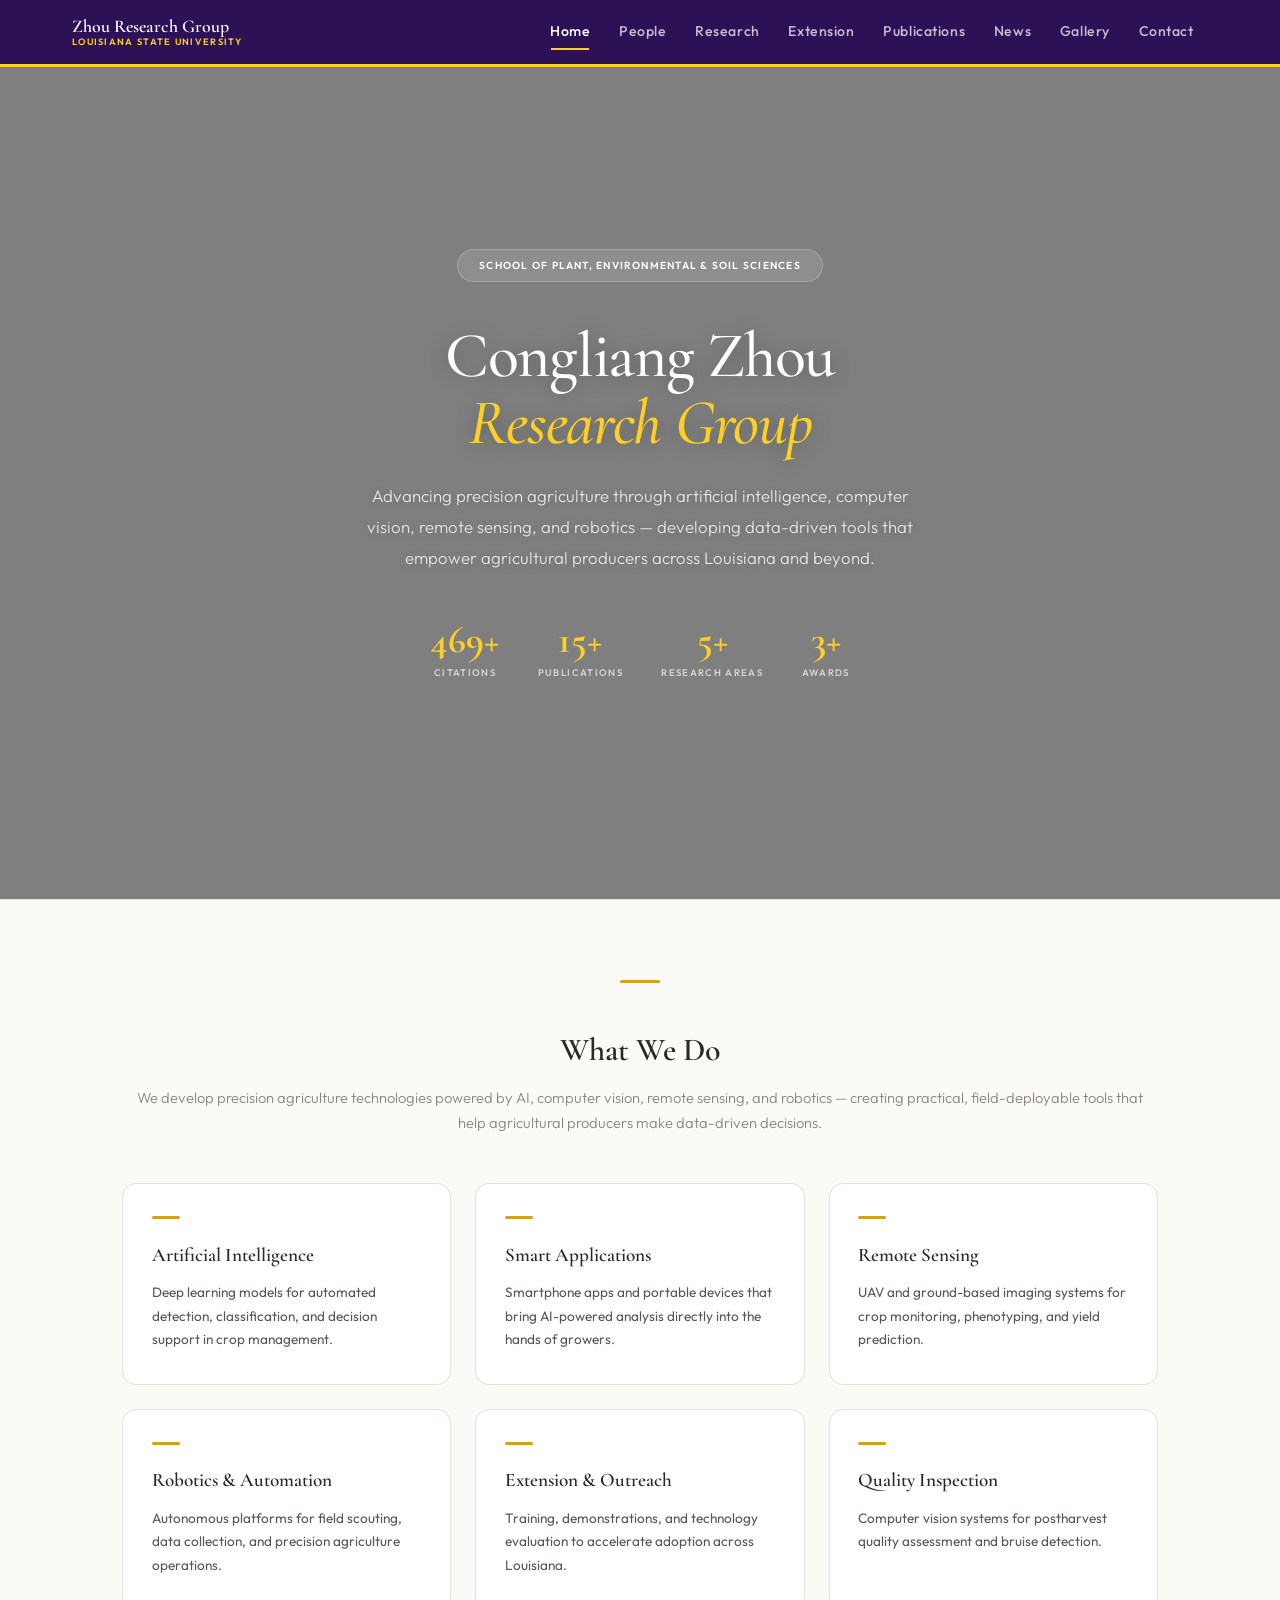
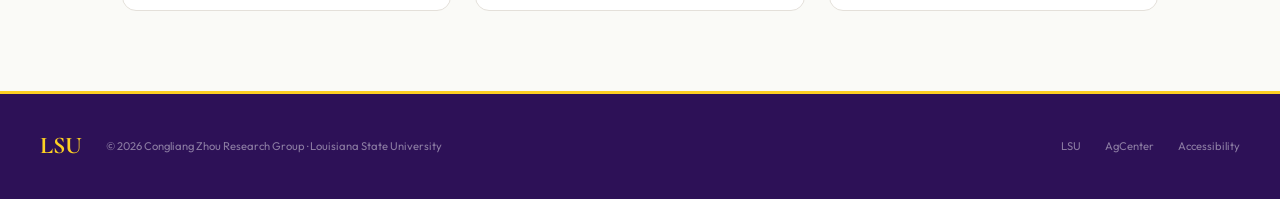
==== index.html @ e60f3f1f "Update website" ====
<!DOCTYPE html>
<html lang="en">
<head>
  <meta charset="UTF-8">
  <meta name="viewport" content="width=device-width, initial-scale=1.0">
  <title>Congliang Zhou Research Group | LSU</title>
  <link rel="stylesheet" href="style.css">
    <!-- Google Analytics -->
  <script async src="https://www.googletagmanager.com/gtag/js?id=G-WXYRSL3LQK"></script>
  <script>
    window.dataLayer = window.dataLayer || [];
    function gtag(){dataLayer.push(arguments);}
    gtag('js', new Date());
    gtag('config', 'G-WXYRSL3LQK');
  </script>
</head>
<body data-page="Home">

  <div class="home-hero has-bg" style="background-image: url('images/picture 1.jpg')">
    <div class="home-hero-content">
      <div class="hero-badge">School of Plant, Environmental & Soil Sciences</div>
      <h1>Congliang Zhou<br><em>Research Group</em></h1>
      <p class="hero-tagline">
        Advancing precision agriculture through artificial intelligence, computer vision, remote sensing, and robotics — developing data-driven tools that empower agricultural producers across Louisiana and beyond.
      </p>
      <div class="hero-areas">
        <div class="hero-area"><div class="num">469+</div><div class="lbl">Citations</div></div>
        <div class="hero-area"><div class="num">15+</div><div class="lbl">Publications</div></div>
        <div class="hero-area"><div class="num">5+</div><div class="lbl">Research Areas</div></div>
        <div class="hero-area"><div class="num">3+</div><div class="lbl">Awards</div></div>
      </div>
    </div>
  </div>

  <div class="content-section">
    <div class="section-divider"></div>
    <h2 class="section-heading">What We Do</h2>
    <p class="section-sub">We develop precision agriculture technologies powered by AI, computer vision, remote sensing, and robotics — creating practical, field-deployable tools that help agricultural producers make data-driven decisions.</p>

    <div class="home-focus-grid">
      <a href="research.html" class="focus-card fade-in">
        <div class="focus-accent"></div>
        <h3>Artificial Intelligence</h3>
        <p>Deep learning models for automated detection, classification, and decision support in crop management.</p>
      </a>
      <a href="research.html" class="focus-card fade-in">
        <div class="focus-accent"></div>
        <h3>Smart Applications</h3>
        <p>Smartphone apps and portable devices that bring AI-powered analysis directly into the hands of growers.</p>
      </a>
      <a href="research.html" class="focus-card fade-in">
        <div class="focus-accent"></div>
        <h3>Remote Sensing</h3>
        <p>UAV and ground-based imaging systems for crop monitoring, phenotyping, and yield prediction.</p>
      </a>
      <a href="research.html" class="focus-card fade-in">
        <div class="focus-accent"></div>
        <h3>Robotics &amp; Automation</h3>
        <p>Autonomous platforms for field scouting, data collection, and precision agriculture operations.</p>
      </a>
      <a href="extension.html" class="focus-card fade-in">
        <div class="focus-accent"></div>
        <h3>Extension &amp; Outreach</h3>
        <p>Training, demonstrations, and technology evaluation to accelerate adoption across Louisiana.</p>
      </a>
      <a href="research.html" class="focus-card fade-in">
        <div class="focus-accent"></div>
        <h3>Quality Inspection</h3>
        <p>Computer vision systems for postharvest quality assessment and bruise detection.</p>
      </a>
    </div>
  </div>

  <script src="site.js"></script>
</body>
</html>
---- style.css ----
@import url('https://fonts.googleapis.com/css2?family=Cormorant+Garamond:ital,wght@0,400;0,500;0,600;0,700;1,400;1,500&family=Outfit:wght@300;400;500;600;700&family=JetBrains+Mono:wght@400;500&display=swap');

:root {
  --purple: #461D7C;
  --purple-deep: #2D1157;
  --purple-mid: #5A2D9A;
  --purple-soft: #F3EEF8;
  --purple-tint: rgba(70,29,124,0.06);
  --gold: #D4A017;
  --gold-bright: #FDD023;
  --gold-dim: rgba(212,160,23,0.1);
  --white: #FFFFFF;
  --off-white: #FAFAF7;
  --cream: #F6F4F0;
  --warm-gray: #F0EDE8;
  --text: #2C2825;
  --text-secondary: #5C5652;
  --text-dim: #8A8480;
  --border: #E4E0DA;
  --border-hover: #D0CCC5;
  --shadow-sm: 0 1px 3px rgba(0,0,0,0.04), 0 1px 2px rgba(0,0,0,0.03);
  --shadow-md: 0 4px 20px rgba(0,0,0,0.06);
  --shadow-lg: 0 12px 40px rgba(0,0,0,0.08);
  --radius: 14px;
}

*, *::before, *::after { margin: 0; padding: 0; box-sizing: border-box; }
html { scroll-behavior: smooth; }

body {
  font-family: 'Outfit', sans-serif;
  background: var(--off-white);
  color: var(--text);
  line-height: 1.7;
  -webkit-font-smoothing: antialiased;
  overflow-x: hidden;
}

a { color: inherit; text-decoration: none; }
img { max-width: 100%; display: block; }

/* ═══════ NAVIGATION ═══════ */
.site-nav {
  position: fixed; top: 0; left: 0; right: 0; z-index: 999;
  background: var(--purple-deep);
  border-bottom: 3px solid var(--gold-bright);
  transition: box-shadow 0.4s;
}
.site-nav.scrolled { box-shadow: 0 4px 30px rgba(0,0,0,0.2); }

.nav-wrap {
  max-width: 1200px; margin: 0 auto; padding: 0 2rem;
  display: flex; align-items: center; justify-content: space-between; height: 64px;
}

.nav-logo { display: flex; align-items: center; gap: 14px; }
.nav-logo-text { display: flex; flex-direction: column; line-height: 1.15; }
.nav-logo-text .lab { font-family: 'Cormorant Garamond', serif; font-size: 1.12rem; font-weight: 600; color: #fff; }
.nav-logo-text .uni { font-size: 0.58rem; font-weight: 600; color: var(--gold-bright); letter-spacing: 0.14em; text-transform: uppercase; }

.nav-menu { display: flex; list-style: none; gap: 0; }
/* Increased font size from 0.76rem to 0.88rem per Dr. Zhou's request */
.nav-menu a {
  display: block; padding: 0.5rem 0.9rem; font-size: 0.88rem; font-weight: 500;
  color: rgba(255,255,255,0.72); letter-spacing: 0.04em; transition: color 0.3s; position: relative;
}
.nav-menu a::after {
  content: ''; position: absolute; bottom: 2px; left: 50%; width: 0; height: 2px;
  background: var(--gold-bright); transition: all 0.35s cubic-bezier(0.25,0.46,0.45,0.94); transform: translateX(-50%);
}
.nav-menu a:hover, .nav-menu a.active { color: #fff; }
.nav-menu a:hover::after, .nav-menu a.active::after { width: 55%; }

.hamburger { display: none; cursor: pointer; padding: 8px; flex-direction: column; gap: 5px; }
.hamburger span { width: 22px; height: 1.5px; background: #fff; transition: all 0.3s; }

/* ═══════ HOME HERO ═══════ */
.home-hero {
  min-height: 100vh;
  display: flex; align-items: center; justify-content: center; text-align: center;
  position: relative; padding: 100px 2rem 70px;
  background-color: var(--white);
  background-size: cover; background-position: center; background-repeat: no-repeat;
}

.home-hero.has-bg::before {
  content: ''; position: absolute; inset: 0;
  background: rgba(0,0,0,0.5);
  z-index: 1;
}

.home-hero:not(.has-bg)::before {
  content: ''; position: absolute; inset: 0;
  background:
    radial-gradient(ellipse at 25% 75%, rgba(70,29,124,0.03) 0%, transparent 50%),
    radial-gradient(ellipse at 75% 25%, rgba(212,160,23,0.025) 0%, transparent 50%);
  pointer-events: none;
}

.home-hero::after {
  content: ''; position: absolute; bottom: 0; left: 0; right: 0;
  height: 1px; background: var(--border); z-index: 3;
}

.home-hero-content { position: relative; z-index: 2; max-width: 820px; }

.home-hero h1 {
  font-family: 'Cormorant Garamond', serif; font-size: clamp(2.4rem, 5vw, 4.6rem);
  font-weight: 500; line-height: 1.05; letter-spacing: -0.02em; margin-bottom: 1.5rem;
}

.home-hero:not(.has-bg) h1 { color: var(--text); }
.home-hero.has-bg h1 { color: #fff; text-shadow: 0 2px 20px rgba(0,0,0,0.3); }

.home-hero h1 em { font-style: italic; }
.home-hero:not(.has-bg) h1 em { color: var(--purple); }
.home-hero.has-bg h1 em { color: var(--gold-bright); }

.home-hero .hero-tagline {
  font-size: clamp(0.9rem, 1.5vw, 1.05rem); font-weight: 300;
  max-width: 560px; margin: 0 auto 3rem; line-height: 1.85;
}
.home-hero:not(.has-bg) .hero-tagline { color: var(--text-secondary); }
.home-hero.has-bg .hero-tagline { color: rgba(255,255,255,0.8); text-shadow: 0 1px 8px rgba(0,0,0,0.2); }

.hero-badge {
  display: inline-flex; align-items: center; gap: 8px; border-radius: 100px;
  padding: 0.4rem 1.3rem; font-size: 0.64rem; font-weight: 600;
  letter-spacing: 0.12em; text-transform: uppercase; margin-bottom: 2.5rem;
}
.home-hero:not(.has-bg) .hero-badge { background: var(--purple-tint); border: 1px solid rgba(70,29,124,0.12); color: var(--purple); }
.home-hero.has-bg .hero-badge { background: rgba(255,255,255,0.12); border: 1px solid rgba(255,255,255,0.2); color: #fff; }

.hero-areas { display: flex; justify-content: center; gap: clamp(1.5rem, 3vw, 3.5rem); flex-wrap: wrap; }
.hero-area .num { font-family: 'Cormorant Garamond', serif; font-size: clamp(1.8rem, 3vw, 2.6rem); font-weight: 700; line-height: 1; }
.hero-area .lbl { font-size: 0.6rem; text-transform: uppercase; letter-spacing: 0.14em; font-weight: 600; margin-top: 0.3rem; }

.home-hero:not(.has-bg) .hero-area .num { color: var(--purple); }
.home-hero:not(.has-bg) .hero-area .lbl { color: var(--text-dim); }
.home-hero.has-bg .hero-area .num { color: var(--gold-bright); }
.home-hero.has-bg .hero-area .lbl { color: rgba(255,255,255,0.65); }

/* ═══════ PAGE HERO (sub-pages) ═══════ */
.page-hero {
  padding: 0; text-align: center; background: var(--white);
  border-bottom: 1px solid var(--border); position: relative; overflow: hidden;
}
.hero-banner {
  width: 100%; height: clamp(120px, 15vw, 200px);
  object-fit: cover; display: block; margin-top: 64px; filter: brightness(0.55);
}
.hero-overlay {
  position: absolute; inset: 0; display: flex; flex-direction: column;
  align-items: center; justify-content: center; padding-top: 64px; z-index: 2;
}
.page-hero h1 {
  font-family: 'Cormorant Garamond', serif; font-size: clamp(2rem, 4vw, 3.4rem);
  font-weight: 600; color: #fff; letter-spacing: -0.01em; line-height: 1.1;
  text-shadow: 0 2px 20px rgba(0,0,0,0.3);
}
.page-hero .hero-sub {
  font-size: clamp(0.85rem, 1.3vw, 1rem); color: rgba(255,255,255,0.8);
  font-weight: 300; max-width: 600px; margin: 0.8rem auto 0;
  text-shadow: 0 1px 8px rgba(0,0,0,0.2);
}
.page-hero .hero-sub a { color: var(--gold-bright); border-bottom: 1px solid rgba(253,208,35,0.4); }
.page-hero .hero-sub a:hover { border-bottom-color: var(--gold-bright); }

/* ═══════ CONTENT ═══════ */
.content-section { max-width: 1100px; margin: 0 auto; padding: 5rem 2rem; }
.section-divider { width: 40px; height: 3px; background: var(--gold); margin: 0 auto 2.5rem; border-radius: 2px; }
.section-heading { font-family: 'Cormorant Garamond', serif; font-size: clamp(1.6rem, 2.5vw, 2.2rem); font-weight: 600; color: var(--text); text-align: center; margin-bottom: 0.5rem; }
.section-sub { text-align: center; font-size: 0.92rem; color: var(--text-dim); font-weight: 300; margin-bottom: 3rem; }

/* ═══════ HOME FOCUS GRID ═══════ */
.home-focus-grid {
  display: grid;
  grid-template-columns: repeat(3, 1fr);
  gap: 1.5rem;
}
.focus-card {
  padding: 2rem 1.8rem;
  border: 1px solid var(--border);
  border-radius: var(--radius);
  background: var(--white);
  transition: all 0.4s;
  display: block;
  text-decoration: none;
  color: inherit;
  position: relative;
  overflow: hidden;
}
.focus-card:hover {
  border-color: var(--purple);
  box-shadow: var(--shadow-md);
  transform: translateY(-4px);
}
.focus-accent {
  width: 28px;
  height: 3px;
  background: var(--gold);
  border-radius: 2px;
  margin-bottom: 1.2rem;
  transition: width 0.35s ease;
}
.focus-card:hover .focus-accent {
  width: 48px;
}
.focus-card h3 {
  font-family: 'Cormorant Garamond', serif;
  font-size: 1.2rem;
  font-weight: 600;
  color: var(--text);
  margin-bottom: 0.6rem;
  transition: color 0.3s;
}
.focus-card:hover h3 {
  color: var(--purple);
}
.focus-card p {
  font-size: 0.85rem;
  color: var(--text-secondary);
  line-height: 1.75;
}

/* ═══════ PI ═══════ */
.pi-block { display: grid; grid-template-columns: 280px 1fr; gap: 3.5rem; align-items: start; margin-bottom: 5rem; }

.pi-photo-frame {
  aspect-ratio: 3/3.8; border-radius: var(--radius); overflow: hidden;
  background: var(--warm-gray); box-shadow: var(--shadow-lg);
}
.pi-photo-frame img { width: 100%; height: 100%; object-fit: cover; object-position: center top; }
.pi-photo-frame .img-placeholder {
  width: 100%; height: 100%; display: flex; flex-direction: column;
  align-items: center; justify-content: center; gap: 0.5rem;
  background: linear-gradient(145deg, var(--purple), var(--purple-mid));
  color: var(--gold-bright); font-family: 'Cormorant Garamond', serif;
}
.pi-photo-frame .img-placeholder .initials { font-size: 4.5rem; font-weight: 700; }
.pi-photo-frame .img-placeholder .placeholder-label { font-size: 0.65rem; letter-spacing: 0.1em; text-transform: uppercase; color: rgba(255,255,255,0.5); font-family: 'Outfit', sans-serif; }

.pi-details h2 { font-family: 'Cormorant Garamond', serif; font-size: 2rem; font-weight: 600; color: var(--text); margin-bottom: 0.2rem; }
.pi-role { color: var(--purple); font-size: 0.88rem; font-weight: 600; margin-bottom: 0.2rem; }
.pi-affiliation { font-size: 0.82rem; color: var(--text-dim); margin-bottom: 1.5rem; line-height: 1.6; }
.pi-affiliation a { color: var(--purple); border-bottom: 1px solid rgba(70,29,124,0.2); transition: border-color 0.3s; }
.pi-affiliation a:hover { border-color: var(--purple); }
.pi-bio { font-size: 0.92rem; color: var(--text-secondary); line-height: 1.85; margin-bottom: 1rem; }

.pi-links-row { display: flex; gap: 0.5rem; flex-wrap: wrap; margin-top: 1.5rem; }
.pi-link-btn {
  font-size: 0.7rem; font-weight: 600; text-transform: uppercase; letter-spacing: 0.08em;
  padding: 0.4rem 1rem; border: 1px solid var(--border); border-radius: 6px;
  color: var(--purple); background: var(--white); transition: all 0.3s;
}
.pi-link-btn:hover { background: var(--purple); color: #fff; border-color: var(--purple); box-shadow: var(--shadow-sm); }

.edu-list { margin-top: 2rem; padding-top: 1.5rem; border-top: 1px solid var(--border); }
.edu-list h4 { font-family: 'Cormorant Garamond', serif; font-size: 1.1rem; color: var(--text); font-weight: 600; margin-bottom: 0.8rem; }
.edu-item { display: flex; gap: 10px; align-items: baseline; margin-bottom: 0.5rem; font-size: 0.85rem; color: var(--text-secondary); }
.edu-item::before { content: '—'; color: var(--gold); flex-shrink: 0; font-weight: 700; }

/* ═══════ TEAM ═══════ */
.team-label {
  font-family: 'Cormorant Garamond', serif; font-size: 1.4rem; font-weight: 600; color: var(--text);
  margin-bottom: 1.5rem; padding-bottom: 0.5rem; border-bottom: 3px solid var(--gold); display: inline-block;
}
.team-grid { display: grid; grid-template-columns: repeat(auto-fill, minmax(190px, 1fr)); gap: 2rem; margin-bottom: 4rem; }

.member-card {
  text-align: center; padding: 2rem 1rem; border-radius: var(--radius);
  background: var(--white); border: 1px solid var(--border); transition: all 0.35s;
}
.member-card:hover { box-shadow: var(--shadow-md); border-color: var(--border-hover); transform: translateY(-4px); }

.member-avatar {
  width: 120px; height: 120px; border-radius: 50%; margin: 0 auto 1rem; overflow: hidden;
  background: var(--warm-gray); border: 4px solid var(--white);
  box-shadow: 0 4px 15px rgba(70,29,124,0.15); transition: box-shadow 0.3s;
}
.member-card:hover .member-avatar { box-shadow: 0 6px 20px rgba(70,29,124,0.25); }
.member-avatar img { width: 100%; height: 100%; object-fit: cover; object-position: center top; }

.member-avatar .img-placeholder {
  width: 100%; height: 100%; display: flex; flex-direction: column;
  align-items: center; justify-content: center; gap: 0.2rem;
  background: linear-gradient(145deg, var(--purple), var(--purple-mid));
}
.member-avatar .img-placeholder .initials { font-family: 'Cormorant Garamond', serif; font-size: 1.8rem; font-weight: 700; color: var(--gold-bright); }
.member-avatar .img-placeholder .placeholder-label { font-size: 0.5rem; color: rgba(255,255,255,0.4); font-family: 'Outfit', sans-serif; letter-spacing: 0.08em; text-transform: uppercase; }

.member-card h4 { font-family: 'Cormorant Garamond', serif; font-size: 1.08rem; font-weight: 600; color: var(--text); margin-bottom: 0.15rem; }
.member-card .mem-role { font-size: 0.75rem; color: var(--purple); font-weight: 600; margin-bottom: 0.3rem; }
.member-card .mem-email { font-size: 0.68rem; font-family: 'JetBrains Mono', monospace; color: var(--text-dim); transition: color 0.3s; }
.member-card .mem-email:hover { color: var(--purple); }

/* ═══════ RESEARCH ═══════ */
.research-item {
  display: grid; grid-template-columns: 1fr 1fr; gap: 3rem;
  align-items: center; margin-bottom: 4.5rem; padding-bottom: 4.5rem;
  border-bottom: 1px solid var(--border);
}
.research-item:last-child { border-bottom: none; margin-bottom: 0; padding-bottom: 0; }
.research-item.reverse { direction: rtl; }
.research-item.reverse > * { direction: ltr; }

.research-img {
  aspect-ratio: 4/3; border-radius: var(--radius); overflow: hidden;
  background: var(--warm-gray); border: 1px solid var(--border);
}
.research-img img { width: 100%; height: 100%; object-fit: contain; }
.research-img .img-placeholder {
  width: 100%; height: 100%; display: flex; flex-direction: column;
  align-items: center; justify-content: center; gap: 0.5rem;
  background: linear-gradient(145deg, var(--purple-soft), var(--warm-gray));
}
.research-img .img-placeholder .placeholder-icon { font-size: 3rem; opacity: 0.3; }
.research-img .img-placeholder .placeholder-label {
  font-size: 0.6rem; color: var(--text-dim); letter-spacing: 0.1em;
  text-transform: uppercase; font-weight: 600; opacity: 0.6;
}

.research-text h3 { font-family: 'Cormorant Garamond', serif; font-size: 1.5rem; font-weight: 600; color: var(--text); margin-bottom: 1rem; }
.research-text p { font-size: 0.92rem; color: var(--text-secondary); line-height: 1.85; }

/* ═══════ EXTENSION ═══════ */
.ext-block {
  margin-bottom: 3.5rem; padding-bottom: 3.5rem;
  border-bottom: 1px solid var(--border);
}
.ext-block:last-child { border-bottom: none; margin-bottom: 0; padding-bottom: 0; }

.ext-heading {
  font-family: 'Cormorant Garamond', serif;
  font-size: clamp(1.3rem, 2vw, 1.7rem);
  font-weight: 700; color: var(--text);
  margin-bottom: 1.5rem;
  padding-bottom: 0.6rem;
  border-bottom: 3px solid var(--gold);
  display: inline-block;
}

.ext-content {
  display: grid;
  grid-template-columns: 1fr 380px;
  gap: 2.5rem;
  align-items: start;
}

.ext-info {
  display: flex;
  gap: 1.5rem;
}

.ext-date-col {
  flex-shrink: 0;
  width: 80px;
  font-family: 'JetBrains Mono', monospace;
  font-size: 0.72rem;
  font-weight: 500;
  color: var(--purple);
  letter-spacing: 0.02em;
  line-height: 1.6;
  padding-top: 0.2rem;
}

.ext-desc {
  flex: 1;
}

.ext-title {
  display: inline-block;
  font-size: 0.95rem;
  font-weight: 600;
  color: var(--purple);
  margin-bottom: 0.6rem;
}

.ext-desc p {
  font-size: 0.9rem;
  color: var(--text-secondary);
  line-height: 1.85;
}

.ext-img {
  aspect-ratio: 4/3;
  border-radius: var(--radius);
  overflow: hidden;
  background: var(--warm-gray);
  border: 1px solid var(--border);
}
.ext-img img { width: 100%; height: 100%; object-fit: cover; object-position: center top; }
.ext-img .img-placeholder {
  width: 100%; height: 100%; display: flex; flex-direction: column;
  align-items: center; justify-content: center; gap: 0.5rem;
  background: linear-gradient(145deg, var(--purple-soft), var(--warm-gray));
}
.ext-img .img-placeholder .placeholder-icon { font-size: 3rem; opacity: 0.3; }
.ext-img .img-placeholder .placeholder-label {
  font-size: 0.6rem; color: var(--text-dim); letter-spacing: 0.1em;
  text-transform: uppercase; font-weight: 600; opacity: 0.6;
}

/* ═══════ PUBLICATIONS ═══════ */
.pub-entry {
  display: grid; grid-template-columns: 60px 1fr; gap: 1.5rem;
  align-items: start; margin-bottom: 2rem; padding-bottom: 2rem;
  border-bottom: 1px solid var(--border);
}
.pub-entry:last-child { border-bottom: none; }
.pub-num { font-family: 'Cormorant Garamond', serif; font-size: 2.4rem; font-weight: 700; color: var(--purple); opacity: 0.2; text-align: right; line-height: 1; padding-top: 0.3rem; }
.pub-body .pub-authors { font-size: 0.85rem; color: var(--text-secondary); line-height: 1.6; margin-bottom: 0.2rem; }
.pub-body .pub-authors strong { color: var(--purple); font-weight: 600; }
.pub-body .pub-title { font-size: 0.95rem; font-weight: 500; color: var(--text); margin-bottom: 0.2rem; line-height: 1.5; }
.pub-body .pub-journal { font-size: 0.82rem; font-style: italic; color: var(--text-dim); margin-bottom: 0.5rem; }
.pub-links { display: flex; gap: 0.5rem; flex-wrap: wrap; }
.pub-link {
  font-size: 0.63rem; font-weight: 600; text-transform: uppercase; letter-spacing: 0.1em;
  padding: 0.25rem 0.7rem; border: 1px solid var(--border); border-radius: 4px;
  color: var(--purple); background: var(--white); transition: all 0.3s;
}
.pub-link:hover { background: var(--purple); color: #fff; border-color: var(--purple); }

/* ═══════ VALUES ═══════ */
.values-grid { display: grid; grid-template-columns: repeat(auto-fill, minmax(280px, 1fr)); gap: 1.5rem; }
.value-block {
  padding: 2.5rem 2rem; border: 1px solid var(--border); border-radius: var(--radius);
  background: var(--white); transition: all 0.4s;
}
.value-block:hover { border-color: var(--border-hover); box-shadow: var(--shadow-md); transform: translateY(-3px); }
.value-block h3 { font-family: 'Cormorant Garamond', serif; font-size: 1.15rem; font-weight: 600; color: var(--text); margin-bottom: 0.6rem; }
.value-block p { font-size: 0.88rem; color: var(--text-secondary); line-height: 1.75; }

/* ═══════ LINKS (legacy) ═══════ */
.links-columns { display: grid; grid-template-columns: repeat(auto-fill, minmax(280px, 1fr)); gap: 3rem; }
.link-group h3 {
  font-family: 'Cormorant Garamond', serif; font-size: 1.2rem; font-weight: 600; color: var(--text);
  margin-bottom: 1rem; padding-bottom: 0.4rem; border-bottom: 3px solid var(--gold); display: inline-block;
}
.link-group ul { list-style: none; }
.link-group li { margin-bottom: 0.35rem; }
.link-group a { font-size: 0.88rem; color: var(--purple); transition: all 0.25s; display: inline-block; border-bottom: 1px solid transparent; }
.link-group a:hover { border-bottom-color: var(--purple); transform: translateX(3px); }

/* ═══════ NEWS ═══════ */
.news-list { display: flex; flex-direction: column; gap: 0; }
.news-entry {
  display: grid; grid-template-columns: 110px 1fr; gap: 1.5rem;
  align-items: start; padding: 2rem 0; border-bottom: 1px solid var(--border);
}
.news-entry:first-child { padding-top: 0; }
.news-entry:last-child { border-bottom: none; }
.news-date { font-family: 'JetBrains Mono', monospace; font-size: 0.68rem; color: var(--purple); font-weight: 500; letter-spacing: 0.05em; padding-top: 0.35rem; }
.news-entry h4 { font-family: 'Cormorant Garamond', serif; font-size: 1.15rem; font-weight: 600; color: var(--text); margin-bottom: 0.3rem; line-height: 1.35; }
.news-entry p { font-size: 0.88rem; color: var(--text-secondary); line-height: 1.75; }

/* ═══════ GALLERY ═══════ */
.gallery-grid {
  display: grid;
  grid-template-columns: repeat(2, 1fr);
  gap: 2rem;
}
.gallery-item {
  border-radius: var(--radius); overflow: hidden;
  background: var(--white); border: 1px solid var(--border);
  transition: all 0.35s; cursor: pointer;
}
.gallery-item:hover {
  box-shadow: var(--shadow-md); border-color: var(--border-hover);
  transform: translateY(-4px);
}
.gallery-img-wrap {
  aspect-ratio: 3/2;
  overflow: hidden; background: var(--warm-gray);
}
.gallery-img-wrap img {
  width: 100%; height: 100%; object-fit: cover; object-position: center;
  display: block;
  transition: transform 0.4s ease;
}
.gallery-item:hover .gallery-img-wrap img { transform: scale(1.03); }
.gallery-caption {
  padding: 1rem 1.2rem;
}
.gallery-caption h4 {
  font-family: 'Cormorant Garamond', serif; font-size: 1.2rem;
  font-weight: 600; color: var(--text); margin-bottom: 0.2rem;
}
.gallery-date {
  font-family: 'JetBrains Mono', monospace; font-size: 0.78rem;
  color: var(--text-dim); letter-spacing: 0.04em;
}

/* Lightbox */
.lightbox {
  position: fixed; inset: 0; z-index: 9999;
  background: rgba(0,0,0,0.9);
  display: flex; align-items: center; justify-content: center;
  opacity: 0; pointer-events: none;
  transition: opacity 0.3s ease;
}
.lightbox.active { opacity: 1; pointer-events: auto; }
.lightbox img {
  max-width: 90vw; max-height: 85vh; object-fit: contain;
  border-radius: 8px;
}
.lightbox-close {
  position: absolute; top: 1.5rem; right: 2rem;
  background: none; border: none; color: #fff;
  font-size: 2.5rem; cursor: pointer; line-height: 1;
  opacity: 0.7; transition: opacity 0.3s;
}
.lightbox-close:hover { opacity: 1; }
.lightbox-caption {
  position: absolute; bottom: 2rem; left: 50%;
  transform: translateX(-50%);
  color: rgba(255,255,255,0.8); font-size: 0.9rem;
  font-family: 'Cormorant Garamond', serif; font-weight: 500;
}

/* ═══════ JOB DESCRIPTIONS ═══════ */
.jobs-grid {
  display: grid; grid-template-columns: repeat(auto-fill, minmax(260px, 1fr));
  gap: 1.5rem;
}
.job-card {
  padding: 2.2rem 1.8rem; border: 1px solid var(--border); border-radius: var(--radius);
  background: var(--white); transition: all 0.4s;
}
.job-card:hover { border-color: var(--border-hover); box-shadow: var(--shadow-md); transform: translateY(-3px); }
.job-icon { font-size: 1.8rem; margin-bottom: 0.8rem; }
.job-card h3 {
  font-family: 'Cormorant Garamond', serif; font-size: 1.15rem; font-weight: 600;
  color: var(--text); margin-bottom: 0.8rem;
}
.job-card p { font-size: 0.88rem; color: var(--text-secondary); line-height: 1.75; }
.job-apply { margin-top: 1.2rem; }

/* ═══════ VISITOR MAP ═══════ */
.visitor-map-wrap {
  max-width: 800px;
  margin: 0 auto 2rem;
  border-radius: var(--radius);
  overflow: hidden;
  box-shadow: var(--shadow-lg);
  border: 1px solid rgba(70,29,124,0.1);
}
#visitorMap {
  width: 100%;
  aspect-ratio: 2/1;
  background: var(--purple-deep);
}

.visitor-stats {
  display: flex;
  justify-content: center;
  gap: 3rem;
  padding: 1.5rem 0;
}
.visitor-stat {
  text-align: center;
}
.visitor-stat-num {
  font-family: 'Cormorant Garamond', serif;
  font-size: 2rem;
  font-weight: 700;
  color: var(--purple);
  line-height: 1;
}
.visitor-stat-label {
  font-size: 0.65rem;
  text-transform: uppercase;
  letter-spacing: 0.12em;
  font-weight: 600;
  color: var(--text-dim);
  margin-top: 0.3rem;
}

/* ═══════ CONTACT ═══════ */
.contact-grid { display: grid; grid-template-columns: 1fr 1fr; gap: 3rem; align-items: start; }
.contact-block { display: flex; flex-direction: column; gap: 2rem; }
.contact-row { display: flex; gap: 1rem; align-items: flex-start; }
.contact-icon-box { width: 44px; height: 44px; background: var(--purple-soft); border-radius: 10px; display: flex; align-items: center; justify-content: center; font-size: 1.1rem; flex-shrink: 0; }
.contact-row h4 { font-size: 0.82rem; font-weight: 600; color: var(--purple); margin-bottom: 0.15rem; text-transform: uppercase; letter-spacing: 0.06em; }
.contact-row p, .contact-row a { font-size: 0.88rem; color: var(--text-secondary); line-height: 1.6; }
.contact-row a:hover { color: var(--purple); }

.join-box {
  border: 1px solid var(--border); background: var(--white); border-radius: var(--radius);
  padding: 2.5rem; box-shadow: var(--shadow-sm); border-left: 4px solid var(--gold);
}
.join-box h3 { font-family: 'Cormorant Garamond', serif; font-size: 1.3rem; font-weight: 600; color: var(--purple); margin-bottom: 0.8rem; }
.join-box p { font-size: 0.9rem; color: var(--text-secondary); line-height: 1.8; }

/* ═══════ FOOTER ═══════ */
.site-footer { background: var(--purple-deep); padding: 2rem; border-top: 3px solid var(--gold-bright); }
.footer-inner { max-width: 1200px; margin: 0 auto; display: flex; justify-content: space-between; align-items: center; flex-wrap: wrap; gap: 0.8rem; }
.footer-brand { display: flex; align-items: center; gap: 1.5rem; flex-wrap: wrap; }
.footer-lsu-mark { font-family: 'Cormorant Garamond', serif; font-size: 1.5rem; font-weight: 700; color: var(--gold-bright); }
.footer-copy { font-size: 0.7rem; color: rgba(255,255,255,0.45); }
.footer-links { display: flex; gap: 1.5rem; }
.footer-links a { font-size: 0.7rem; color: rgba(255,255,255,0.45); transition: color 0.3s; }
.footer-links a:hover { color: var(--gold-bright); }

/* ═══════ ANIMATIONS ═══════ */
.fade-in { opacity: 0; transform: translateY(22px); transition: all 0.75s cubic-bezier(0.25,0.46,0.45,0.94); }
.fade-in.visible { opacity: 1; transform: translateY(0); }

/* ═══════ RESPONSIVE ═══════ */

@media (max-width: 1024px) {
  .pi-block { grid-template-columns: 220px 1fr; gap: 2.5rem; }
  .research-item { gap: 2rem; }
  .ext-content { grid-template-columns: 1fr 280px; gap: 2rem; }
}

@media (max-width: 768px) {
  .nav-menu { display: none; }
  .hamburger { display: flex; }

  .nav-menu.open {
    display: flex; flex-direction: column; position: absolute;
    top: 64px; left: 0; right: 0; background: var(--purple-deep);
    border-bottom: 3px solid var(--gold-bright); padding: 0.8rem 0;
    box-shadow: 0 8px 30px rgba(0,0,0,0.3);
  }
  .nav-menu.open a { padding: 0.75rem 2rem; font-size: 0.88rem; color: rgba(255,255,255,0.75); }
  .nav-menu.open a.active { color: #fff; }

  .pi-block { grid-template-columns: 1fr; }
  .pi-photo-frame { max-width: 260px; margin: 0 auto; }

  .research-item, .research-item.reverse { grid-template-columns: 1fr; direction: ltr; }
  .research-item.reverse > * { direction: ltr; }
  .research-img { max-height: 260px; }

  .ext-content { grid-template-columns: 1fr; }
  .ext-info { flex-direction: column; gap: 0.5rem; }
  .ext-date-col { width: auto; }

  .home-focus-grid { grid-template-columns: repeat(2, 1fr); }

  .contact-grid { grid-template-columns: 1fr; }
  .news-entry { grid-template-columns: 1fr; gap: 0.5rem; }
  .news-date { padding-top: 0; }

  .pub-entry { grid-template-columns: 36px 1fr; gap: 0.8rem; }
  .pub-num { font-size: 1.4rem; }

  .content-section { padding: 3.5rem 1.5rem; }
  .footer-inner { justify-content: center; text-align: center; }

  .gallery-grid { grid-template-columns: 1fr; }
  .jobs-grid { grid-template-columns: 1fr; }
  .visitor-stats { gap: 2rem; }
}

@media (max-width: 480px) {
  .nav-wrap { padding: 0 1rem; height: 56px; }
  .nav-logo-text .lab { font-size: 0.95rem; }
  .hero-banner { margin-top: 56px; height: 200px; }
  .hero-overlay { padding-top: 56px; }
  .home-hero { padding: 80px 1rem 50px; }
  .content-section { padding: 2.5rem 1rem; }
  .pi-photo-frame { max-width: 200px; }
  .member-avatar { width: 100px; height: 100px; }
  .team-grid { grid-template-columns: repeat(auto-fill, minmax(150px, 1fr)); gap: 1rem; }
  .member-card { padding: 1.5rem 0.8rem; }
  .home-focus-grid { grid-template-columns: 1fr; }
  .visitor-stats { flex-direction: column; gap: 1rem; }
}
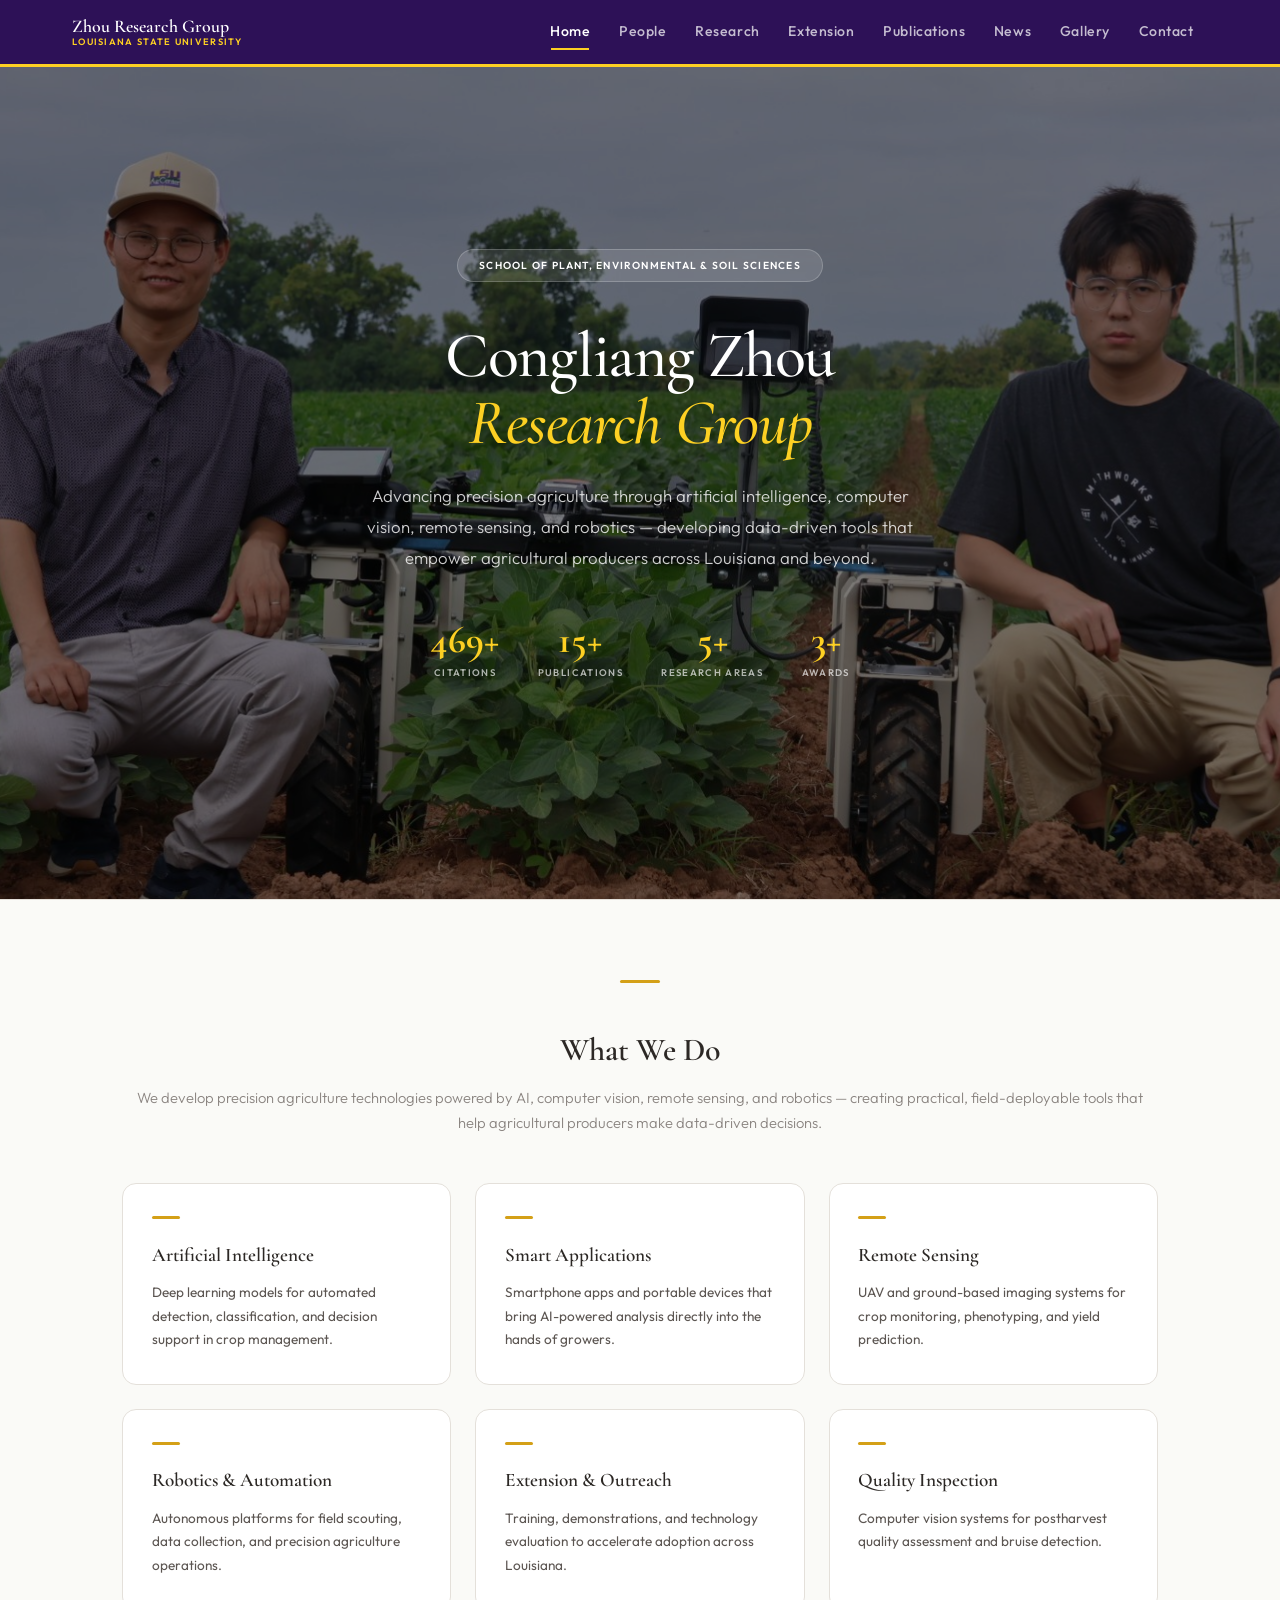
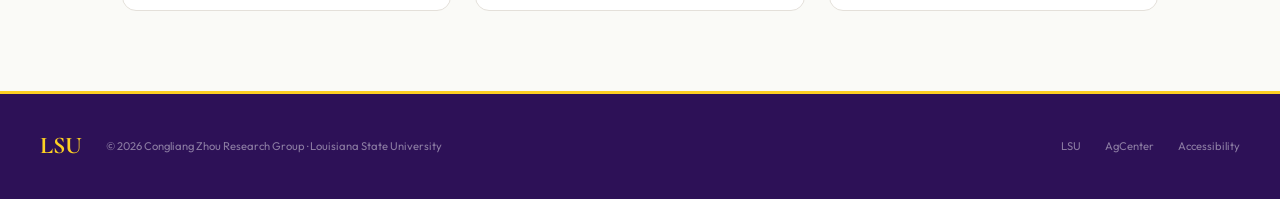
==== commit e1921a24: "Fix image URL case sensitivity in index.html" ====
--- a/index.html
+++ b/index.html
@@ -16,7 +16,7 @@
 </head>
 <body data-page="Home">
 
-  <div class="home-hero has-bg" style="background-image: url('images/picture 1.jpg')">
+  <div class="home-hero has-bg" style="background-image: url('images/Picture1.jpg')">
     <div class="home-hero-content">
       <div class="hero-badge">School of Plant, Environmental & Soil Sciences</div>
       <h1>Congliang Zhou<br><em>Research Group</em></h1>
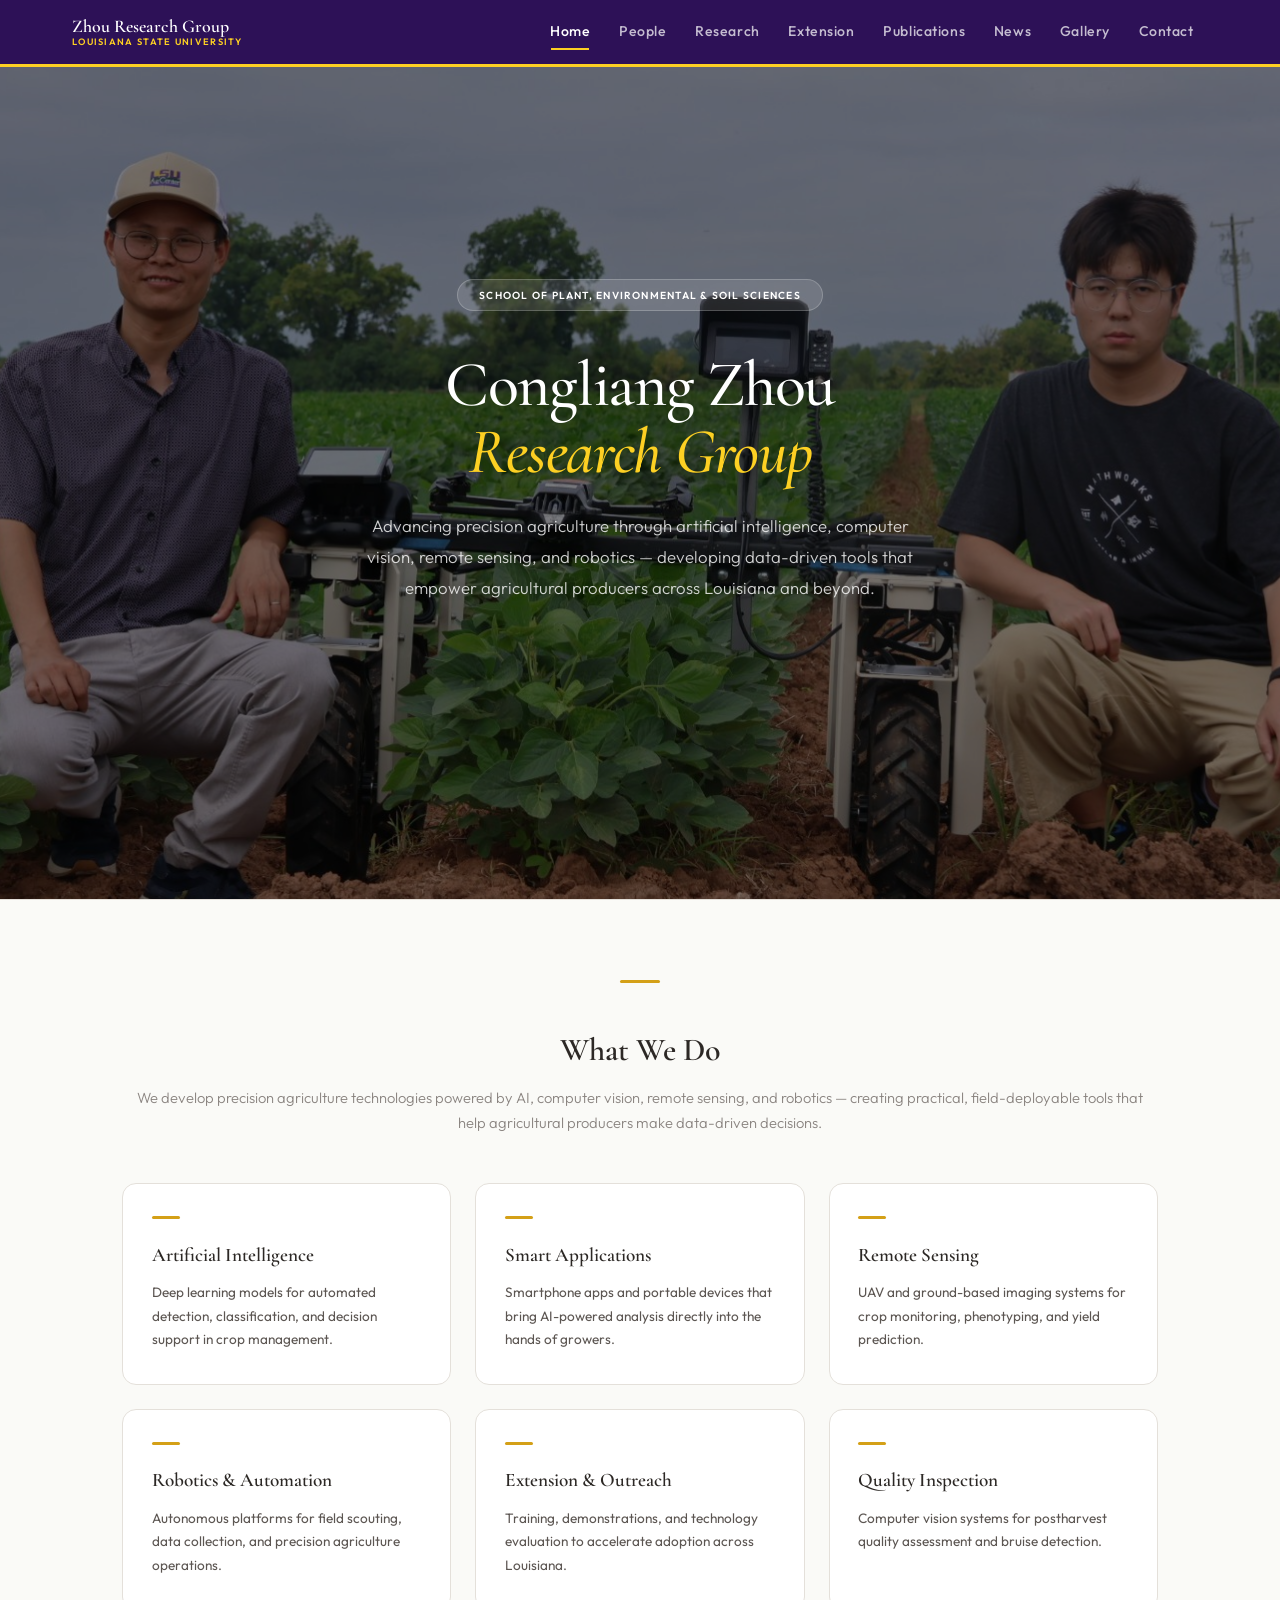
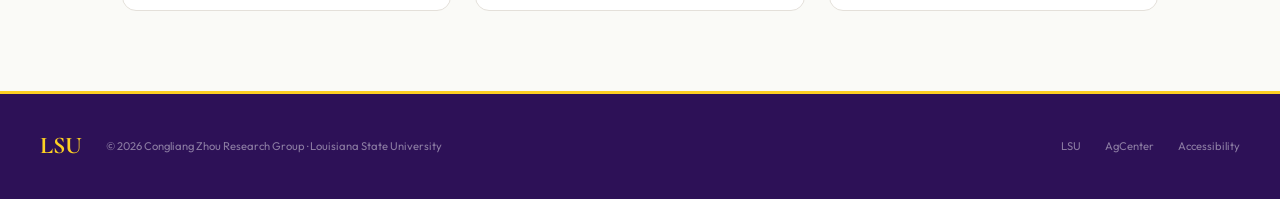
==== commit 91ca5c33: "Update index.html" ====
--- a/index.html
+++ b/index.html
@@ -15,7 +15,6 @@
   </script>
 </head>
 <body data-page="Home">
-
   <div class="home-hero has-bg" style="background-image: url('images/Picture1.jpg')">
     <div class="home-hero-content">
       <div class="hero-badge">School of Plant, Environmental & Soil Sciences</div>
@@ -23,20 +22,12 @@
       <p class="hero-tagline">
         Advancing precision agriculture through artificial intelligence, computer vision, remote sensing, and robotics — developing data-driven tools that empower agricultural producers across Louisiana and beyond.
       </p>
-      <div class="hero-areas">
-        <div class="hero-area"><div class="num">469+</div><div class="lbl">Citations</div></div>
-        <div class="hero-area"><div class="num">15+</div><div class="lbl">Publications</div></div>
-        <div class="hero-area"><div class="num">5+</div><div class="lbl">Research Areas</div></div>
-        <div class="hero-area"><div class="num">3+</div><div class="lbl">Awards</div></div>
-      </div>
     </div>
   </div>
-
   <div class="content-section">
     <div class="section-divider"></div>
     <h2 class="section-heading">What We Do</h2>
     <p class="section-sub">We develop precision agriculture technologies powered by AI, computer vision, remote sensing, and robotics — creating practical, field-deployable tools that help agricultural producers make data-driven decisions.</p>
-
     <div class="home-focus-grid">
       <a href="research.html" class="focus-card fade-in">
         <div class="focus-accent"></div>
@@ -70,7 +61,6 @@
       </a>
     </div>
   </div>
-
   <script src="site.js"></script>
 </body>
 </html>
